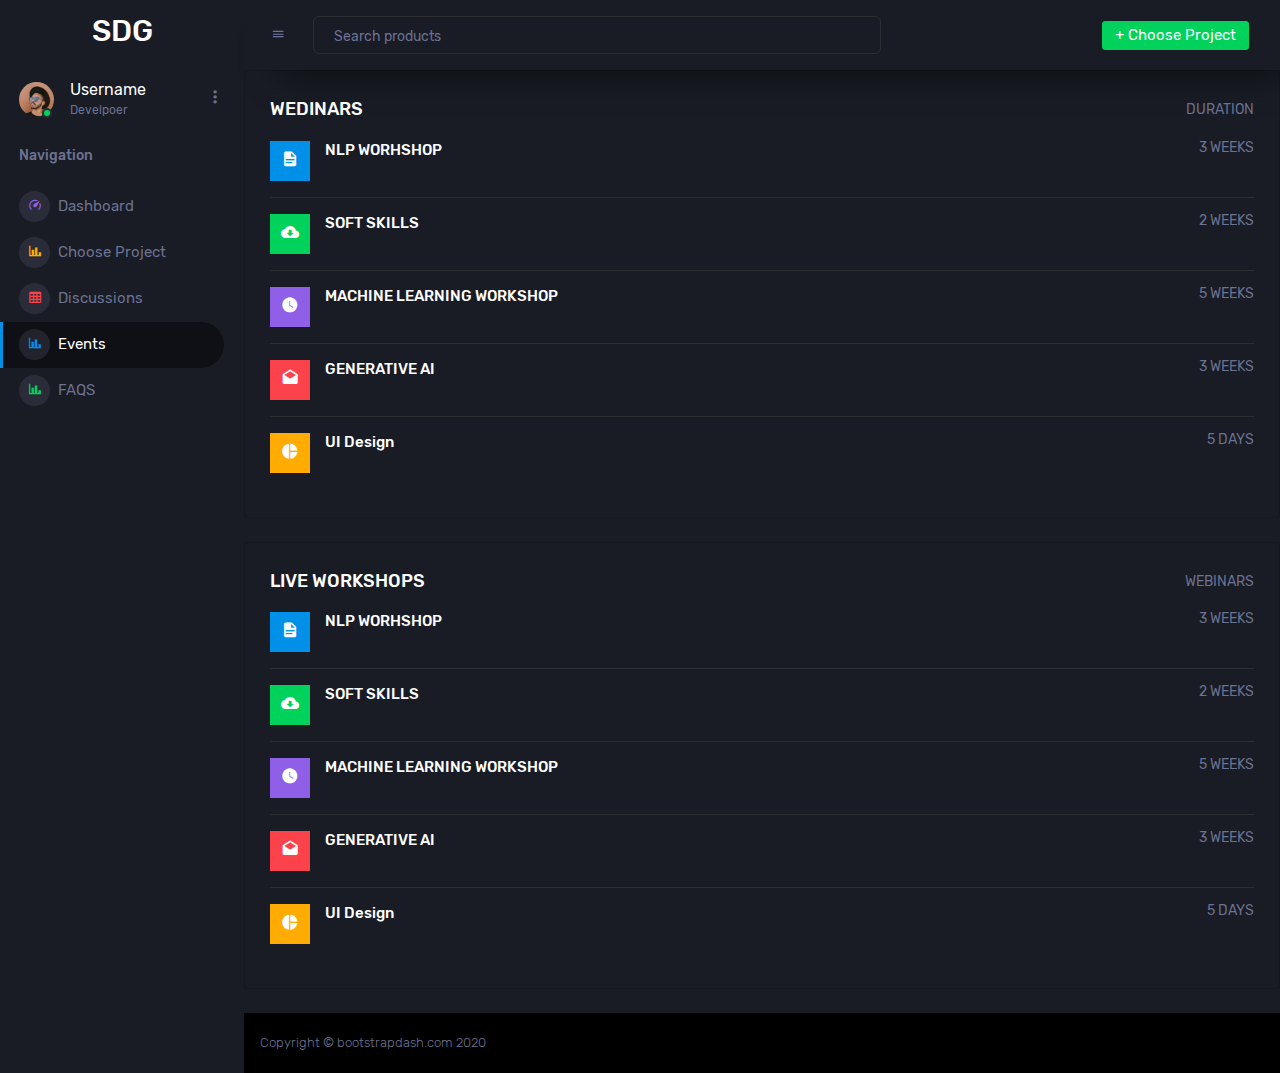
==== Reference/template/events.html @ 3102fe61 "adding alla files" ====
<!DOCTYPE html>
<html lang="en">

<head>
  <meta charset="utf-8">
  <meta name="viewport" content="width=device-width, initial-scale=1, shrink-to-fit=no">
  <link rel="stylesheet" href="assets/vendors/mdi/css/materialdesignicons.min.css">
  <link rel="stylesheet" href="assets/vendors/css/vendor.bundle.base.css">
  <link rel="stylesheet" href="assets/vendors/jvectormap/jquery-jvectormap.css">
  <link rel="stylesheet" href="assets/vendors/flag-icon-css/css/flag-icon.min.css">
  <link rel="stylesheet" href="assets/vendors/owl-carousel-2/owl.carousel.min.css">
  <link rel="stylesheet" href="assets/vendors/owl-carousel-2/owl.theme.default.min.css">
  <link rel="stylesheet" href="assets/css/style.css">
  <link rel="shortcut icon" href="assets/images/favicon.png"/>
</head>

<body>
  <div class="container-scroller">
    <nav class="sidebar sidebar-offcanvas" id="sidebar">
      <div class="sidebar-brand-wrapper d-none d-lg-flex align-items-center justify-content-center fixed-top">
        <h2>SDG</h2>
      </div>
      <ul class="nav">
        <li class="nav-item profile">
          <div class="profile-desc">
            <div class="profile-pic">
              <div class="count-indicator">
                <img class="img-xs rounded-circle " src="assets/images/faces/face15.jpg" alt="">
                <span class="count bg-success"></span>
              </div>
              <div class="profile-name">
                <h5 class="mb-0 font-weight-normal">Username</h5>
                <span>Develpoer</span>
              </div>
            </div>
            <a href="#" id="profile-dropdown" data-toggle="dropdown"><i class="mdi mdi-dots-vertical"></i></a>
            <div class="dropdown-menu dropdown-menu-right sidebar-dropdown preview-list"
              aria-labelledby="profile-dropdown">
              <a href="#" class="dropdown-item preview-item">
                <div class="preview-thumbnail">
                  <div class="preview-icon bg-dark rounded-circle">
                    <i class="mdi mdi-settings text-primary"></i>
                  </div>
                </div>
                <div class="preview-item-content">
                  <p class="preview-subject ellipsis mb-1 text-small">Account settings</p>
                </div>
              </a>
              <div class="dropdown-divider"></div>
              <a href="#" class="dropdown-item preview-item">
                <div class="preview-thumbnail">
                  <div class="preview-icon bg-dark rounded-circle">
                    <i class="mdi mdi-onepassword  text-info"></i>
                  </div>
                </div>
                <div class="preview-item-content">
                  <p class="preview-subject ellipsis mb-1 text-small">Change Password</p>
                </div>
              </a>
            </div>
        </li>
        <li class="nav-item nav-category">
          <span class="nav-link">Navigation</span>
        </li>
        <li class="nav-item menu-items">
          <a class="nav-link" href="index.html">
            <span class="menu-icon">
              <i class="mdi mdi-speedometer"></i>
            </span>
            <span class="menu-title">Dashboard</span>
          </a>
        </li>
        <li class="nav-item menu-items">
          <a class="nav-link" href="#">
            <span class="menu-icon">
              <i class="mdi mdi-chart-bar"></i>
            </span>
            <span class="menu-title">Choose Project</span>
          </a>
        </li>
        <li class="nav-item menu-items">
          <a class="nav-link" href="#">
            <span class="menu-icon">
              <i class="mdi mdi-table-large"></i>
            </span>
            <span class="menu-title">Discussions</span>
          </a>
        </li>
        <li class="nav-item menu-items">
          <a class="nav-link" href="events.html">
            <span class="menu-icon">
              <i class="mdi mdi-chart-bar"></i>
            </span>
            <span class="menu-title">Events</span>
          </a>
        </li>
        <li class="nav-item menu-items">
          <a class="nav-link" href="./faqs.html">
            <span class="menu-icon">
              <i class="mdi mdi-chart-bar"></i>
            </span>
            <span class="menu-title">FAQS</span>
          </a>
        </li>
      </ul>
    </nav>
    <div class="container-fluid page-body-wrapper">
      <nav class="navbar p-0 fixed-top d-flex flex-row">
        <div class="navbar-brand-wrapper d-flex d-lg-none align-items-center justify-content-center">
          <a class="navbar-brand brand-logo-mini" href="index.html"><img src="assets/images/logo-mini.svg"
              alt="logo" /></a>
        </div>
        <div class="navbar-menu-wrapper flex-grow d-flex align-items-stretch">
          <button class="navbar-toggler navbar-toggler align-self-center" type="button" data-toggle="minimize">
            <span class="mdi mdi-menu"></span>
          </button>
          <ul class="navbar-nav w-100">
            <li class="nav-item w-100">
              <form class="nav-link mt-2 mt-md-0 d-none d-lg-flex search">
                <input type="text" class="form-control" placeholder="Search products">
              </form>
            </li>
            <li class="nav-item dropdown d-none d-lg-block">
              <a class="nav-link btn btn-success create-new-button" id="createbuttonDropdown" data-toggle="dropdown"
                aria-expanded="false" href="#">+ Choose Project</a>
            </li>
          </ul>
        </div>
      </nav>
      <div class="main-panel">
        <div class="row">
          <div class="col-md-12 grid-margin stretch-card">
            <div class="card">
              <div class="card-body">
                <div class="d-flex flex-row justify-content-between">
                  <h4 class="card-title mb-1">WEDINARS</h4>
                  <p class="text-muted mb-1">DURATION</p>
                </div>
                <div class="row">
                  <div class="col-12">
                    <div class="preview-list">
                      <div class="preview-item border-bottom">
                        <div class="preview-thumbnail">
                          <div class="preview-icon bg-primary">
                            <i class="mdi mdi-file-document"></i>
                          </div>
                        </div>
                        <div class="preview-item-content d-sm-flex flex-grow">
                          <div class="flex-grow">
                            <h6 class="preview-subject">NLP WORHSHOP</h6>
                          </div>
                          <div class="mr-auto text-sm-right pt-2 pt-sm-0">
                            <p class="text-muted">3 WEEKS</p>
                          </div>
                        </div>
                      </div>
                      <div class="preview-item border-bottom">
                        <div class="preview-thumbnail">
                          <div class="preview-icon bg-success">
                            <i class="mdi mdi-cloud-download"></i>
                          </div>
                        </div>
                        <div class="preview-item-content d-sm-flex flex-grow">
                          <div class="flex-grow">
                            <h6 class="preview-subject">SOFT SKILLS</h6>
                          </div>
                          <div class="mr-auto text-sm-right pt-2 pt-sm-0">
                            <p class="text-muted">2 WEEKS</p>
                          </div>
                        </div>
                      </div>
                      <div class="preview-item border-bottom">
                        <div class="preview-thumbnail">
                          <div class="preview-icon bg-info">
                            <i class="mdi mdi-clock"></i>
                          </div>
                        </div>
                        <div class="preview-item-content d-sm-flex flex-grow">
                          <div class="flex-grow">
                            <h6 class="preview-subject">MACHINE LEARNING WORKSHOP</h6>
                          </div>
                          <div class="mr-auto text-sm-right pt-2 pt-sm-0">
                            <p class="text-muted">5 WEEKS</p>
                          </div>
                        </div>
                      </div>
                      <div class="preview-item border-bottom">
                        <div class="preview-thumbnail">
                          <div class="preview-icon bg-danger">
                            <i class="mdi mdi-email-open"></i>
                          </div>
                        </div>
                        <div class="preview-item-content d-sm-flex flex-grow">
                          <div class="flex-grow">
                            <h6 class="preview-subject">GENERATIVE AI</h6>
                          </div>
                          <div class="mr-auto text-sm-right pt-2 pt-sm-0">
                            <p class="text-muted">3 WEEKS</p>
                          </div>
                        </div>
                      </div>
                      <div class="preview-item">
                        <div class="preview-thumbnail">
                          <div class="preview-icon bg-warning">
                            <i class="mdi mdi-chart-pie"></i>
                          </div>
                        </div>
                        <div class="preview-item-content d-sm-flex flex-grow">
                          <div class="flex-grow">
                            <h6 class="preview-subject">UI Design</h6>
                          </div>
                          <div class="mr-auto text-sm-right pt-2 pt-sm-0">
                            <p class="text-muted">5 DAYS</p>
                          </div>
                        </div>
                      </div>
                    </div>
                  </div>
                </div>
              </div>
            </div>
          </div>
          <div class="col-md-12 grid-margin stretch-card">
            <div class="card">
              <div class="card-body">
                <div class="d-flex flex-row justify-content-between">
                  <h4 class="card-title mb-1">LIVE WORKSHOPS</h4>
                  <p class="text-muted mb-1">WEBINARS</p>
                </div>
                <div class="row">
                  <div class="col-12">
                    <div class="preview-list">
                      <div class="preview-item border-bottom">
                        <div class="preview-thumbnail">
                          <div class="preview-icon bg-primary">
                            <i class="mdi mdi-file-document"></i>
                          </div>
                        </div>
                        <div class="preview-item-content d-sm-flex flex-grow">
                          <div class="flex-grow">
                            <h6 class="preview-subject">NLP WORHSHOP</h6>
                          </div>
                          <div class="mr-auto text-sm-right pt-2 pt-sm-0">
                            <p class="text-muted">3 WEEKS</p>
                          </div>
                        </div>
                      </div>
                      <div class="preview-item border-bottom">
                        <div class="preview-thumbnail">
                          <div class="preview-icon bg-success">
                            <i class="mdi mdi-cloud-download"></i>
                          </div>
                        </div>
                        <div class="preview-item-content d-sm-flex flex-grow">
                          <div class="flex-grow">
                            <h6 class="preview-subject">SOFT SKILLS</h6>
                          </div>
                          <div class="mr-auto text-sm-right pt-2 pt-sm-0">
                            <p class="text-muted">2 WEEKS</p>
                          </div>
                        </div>
                      </div>
                      <div class="preview-item border-bottom">
                        <div class="preview-thumbnail">
                          <div class="preview-icon bg-info">
                            <i class="mdi mdi-clock"></i>
                          </div>
                        </div>
                        <div class="preview-item-content d-sm-flex flex-grow">
                          <div class="flex-grow">
                            <h6 class="preview-subject">MACHINE LEARNING WORKSHOP</h6>
                          </div>
                          <div class="mr-auto text-sm-right pt-2 pt-sm-0">
                            <p class="text-muted">5 WEEKS</p>
                          </div>
                        </div>
                      </div>
                      <div class="preview-item border-bottom">
                        <div class="preview-thumbnail">
                          <div class="preview-icon bg-danger">
                            <i class="mdi mdi-email-open"></i>
                          </div>
                        </div>
                        <div class="preview-item-content d-sm-flex flex-grow">
                          <div class="flex-grow">
                            <h6 class="preview-subject">GENERATIVE AI</h6>
                          </div>
                          <div class="mr-auto text-sm-right pt-2 pt-sm-0">
                            <p class="text-muted">3 WEEKS</p>
                          </div>
                        </div>
                      </div>
                      <div class="preview-item">
                        <div class="preview-thumbnail">
                          <div class="preview-icon bg-warning">
                            <i class="mdi mdi-chart-pie"></i>
                          </div>
                        </div>
                        <div class="preview-item-content d-sm-flex flex-grow">
                          <div class="flex-grow">
                            <h6 class="preview-subject">UI Design</h6>
                          </div>
                          <div class="mr-auto text-sm-right pt-2 pt-sm-0">
                            <p class="text-muted">5 DAYS</p>
                          </div>
                        </div>
                      </div>
                    </div>
                  </div>
                </div>
              </div>
            </div>
          </div>
        
        </div>
        <footer class="footer">
          <div class="d-sm-flex justify-content-center justify-content-sm-between">
            <span class="text-muted d-block text-center text-sm-left d-sm-inline-block">Copyright © bootstrapdash.com
              2020</span>
          </div>
        </footer>
      </div>
    </div>
  </div>
  <script src="assets/vendors/js/vendor.bundle.base.js"></script>
  <script src="assets/vendors/chart.js/Chart.min.js"></script>
  <script src="assets/vendors/progressbar.js/progressbar.min.js"></script>
  <script src="assets/vendors/jvectormap/jquery-jvectormap.min.js"></script>
  <script src="assets/vendors/jvectormap/jquery-jvectormap-world-mill-en.js"></script>
  <script src="assets/vendors/owl-carousel-2/owl.carousel.min.js"></script>
  <script src="assets/js/off-canvas.js"></script>
  <script src="assets/js/hoverable-collapse.js"></script>
  <script src="assets/js/misc.js"></script>
  <script src="assets/js/settings.js"></script>
  <script src="assets/js/todolist.js"></script>
  <script src="assets/js/dashboard.js"></script>
</body>

</html>
---- Reference/template/assets/vendors/css/vendor.bundle.base.css ----
/*
 * Container style
 */
.ps {
  overflow: hidden !important;
  overflow-anchor: none;
  -ms-overflow-style: none;
  touch-action: auto;
  -ms-touch-action: auto;
}

/*
 * Scrollbar rail styles
 */
.ps__rail-x {
  display: none;
  opacity: 0;
  transition: background-color .2s linear, opacity .2s linear;
  -webkit-transition: background-color .2s linear, opacity .2s linear;
  height: 15px;
  /* there must be 'bottom' or 'top' for ps__rail-x */
  bottom: 0px;
  /* please don't change 'position' */
  position: absolute;
}

.ps__rail-y {
  display: none;
  opacity: 0;
  transition: background-color .2s linear, opacity .2s linear;
  -webkit-transition: background-color .2s linear, opacity .2s linear;
  width: 15px;
  /* there must be 'right' or 'left' for ps__rail-y */
  right: 0;
  /* please don't change 'position' */
  position: absolute;
}

.ps--active-x > .ps__rail-x,
.ps--active-y > .ps__rail-y {
  display: block;
  background-color: transparent;
}

.ps:hover > .ps__rail-x,
.ps:hover > .ps__rail-y,
.ps--focus > .ps__rail-x,
.ps--focus > .ps__rail-y,
.ps--scrolling-x > .ps__rail-x,
.ps--scrolling-y > .ps__rail-y {
  opacity: 0.6;
}

.ps .ps__rail-x:hover,
.ps .ps__rail-y:hover,
.ps .ps__rail-x:focus,
.ps .ps__rail-y:focus,
.ps .ps__rail-x.ps--clicking,
.ps .ps__rail-y.ps--clicking {
  background-color: #eee;
  opacity: 0.9;
}

/*
 * Scrollbar thumb styles
 */
.ps__thumb-x {
  background-color: #aaa;
  border-radius: 6px;
  transition: background-color .2s linear, height .2s ease-in-out;
  -webkit-transition: background-color .2s linear, height .2s ease-in-out;
  height: 6px;
  /* there must be 'bottom' for ps__thumb-x */
  bottom: 2px;
  /* please don't change 'position' */
  position: absolute;
}

.ps__thumb-y {
  background-color: #aaa;
  border-radius: 6px;
  transition: background-color .2s linear, width .2s ease-in-out;
  -webkit-transition: background-color .2s linear, width .2s ease-in-out;
  width: 6px;
  /* there must be 'right' for ps__thumb-y */
  right: 2px;
  /* please don't change 'position' */
  position: absolute;
}

.ps__rail-x:hover > .ps__thumb-x,
.ps__rail-x:focus > .ps__thumb-x,
.ps__rail-x.ps--clicking .ps__thumb-x {
  background-color: #999;
  height: 11px;
}

.ps__rail-y:hover > .ps__thumb-y,
.ps__rail-y:focus > .ps__thumb-y,
.ps__rail-y.ps--clicking .ps__thumb-y {
  background-color: #999;
  width: 11px;
}

/* MS supports */
@supports (-ms-overflow-style: none) {
  .ps {
    overflow: auto !important;
  }
}

@media screen and (-ms-high-contrast: active), (-ms-high-contrast: none) {
  .ps {
    overflow: auto !important;
  }
}
---- Reference/template/assets/vendors/flag-icon-css/css/flag-icon.min.css ----
.flag-icon-background{background-size:contain;background-position:50%;background-repeat:no-repeat}.flag-icon{background-size:contain;background-position:50%;background-repeat:no-repeat;position:relative;display:inline-block;width:1.33333333em;line-height:1em}.flag-icon:before{content:'\00a0'}.flag-icon.flag-icon-squared{width:1em}.flag-icon-ad{background-image:url(../flags/4x3/ad.svg)}.flag-icon-ad.flag-icon-squared{background-image:url(../flags/1x1/ad.svg)}.flag-icon-ae{background-image:url(../flags/4x3/ae.svg)}.flag-icon-ae.flag-icon-squared{background-image:url(../flags/1x1/ae.svg)}.flag-icon-af{background-image:url(../flags/4x3/af.svg)}.flag-icon-af.flag-icon-squared{background-image:url(../flags/1x1/af.svg)}.flag-icon-ag{background-image:url(../flags/4x3/ag.svg)}.flag-icon-ag.flag-icon-squared{background-image:url(../flags/1x1/ag.svg)}.flag-icon-ai{background-image:url(../flags/4x3/ai.svg)}.flag-icon-ai.flag-icon-squared{background-image:url(../flags/1x1/ai.svg)}.flag-icon-al{background-image:url(../flags/4x3/al.svg)}.flag-icon-al.flag-icon-squared{background-image:url(../flags/1x1/al.svg)}.flag-icon-am{background-image:url(../flags/4x3/am.svg)}.flag-icon-am.flag-icon-squared{background-image:url(../flags/1x1/am.svg)}.flag-icon-ao{background-image:url(../flags/4x3/ao.svg)}.flag-icon-ao.flag-icon-squared{background-image:url(../flags/1x1/ao.svg)}.flag-icon-aq{background-image:url(../flags/4x3/aq.svg)}.flag-icon-aq.flag-icon-squared{background-image:url(../flags/1x1/aq.svg)}.flag-icon-ar{background-image:url(../flags/4x3/ar.svg)}.flag-icon-ar.flag-icon-squared{background-image:url(../flags/1x1/ar.svg)}.flag-icon-as{background-image:url(../flags/4x3/as.svg)}.flag-icon-as.flag-icon-squared{background-image:url(../flags/1x1/as.svg)}.flag-icon-at{background-image:url(../flags/4x3/at.svg)}.flag-icon-at.flag-icon-squared{background-image:url(../flags/1x1/at.svg)}.flag-icon-au{background-image:url(../flags/4x3/au.svg)}.flag-icon-au.flag-icon-squared{background-image:url(../flags/1x1/au.svg)}.flag-icon-aw{background-image:url(../flags/4x3/aw.svg)}.flag-icon-aw.flag-icon-squared{background-image:url(../flags/1x1/aw.svg)}.flag-icon-ax{background-image:url(../flags/4x3/ax.svg)}.flag-icon-ax.flag-icon-squared{background-image:url(../flags/1x1/ax.svg)}.flag-icon-az{background-image:url(../flags/4x3/az.svg)}.flag-icon-az.flag-icon-squared{background-image:url(../flags/1x1/az.svg)}.flag-icon-ba{background-image:url(../flags/4x3/ba.svg)}.flag-icon-ba.flag-icon-squared{background-image:url(../flags/1x1/ba.svg)}.flag-icon-bb{background-image:url(../flags/4x3/bb.svg)}.flag-icon-bb.flag-icon-squared{background-image:url(../flags/1x1/bb.svg)}.flag-icon-bd{background-image:url(../flags/4x3/bd.svg)}.flag-icon-bd.flag-icon-squared{background-image:url(../flags/1x1/bd.svg)}.flag-icon-be{background-image:url(../flags/4x3/be.svg)}.flag-icon-be.flag-icon-squared{background-image:url(../flags/1x1/be.svg)}.flag-icon-bf{background-image:url(../flags/4x3/bf.svg)}.flag-icon-bf.flag-icon-squared{background-image:url(../flags/1x1/bf.svg)}.flag-icon-bg{background-image:url(../flags/4x3/bg.svg)}.flag-icon-bg.flag-icon-squared{background-image:url(../flags/1x1/bg.svg)}.flag-icon-bh{background-image:url(../flags/4x3/bh.svg)}.flag-icon-bh.flag-icon-squared{background-image:url(../flags/1x1/bh.svg)}.flag-icon-bi{background-image:url(../flags/4x3/bi.svg)}.flag-icon-bi.flag-icon-squared{background-image:url(../flags/1x1/bi.svg)}.flag-icon-bj{background-image:url(../flags/4x3/bj.svg)}.flag-icon-bj.flag-icon-squared{background-image:url(../flags/1x1/bj.svg)}.flag-icon-bl{background-image:url(../flags/4x3/bl.svg)}.flag-icon-bl.flag-icon-squared{background-image:url(../flags/1x1/bl.svg)}.flag-icon-bm{background-image:url(../flags/4x3/bm.svg)}.flag-icon-bm.flag-icon-squared{background-image:url(../flags/1x1/bm.svg)}.flag-icon-bn{background-image:url(../flags/4x3/bn.svg)}.flag-icon-bn.flag-icon-squared{background-image:url(../flags/1x1/bn.svg)}.flag-icon-bo{background-image:url(../flags/4x3/bo.svg)}.flag-icon-bo.flag-icon-squared{background-image:url(../flags/1x1/bo.svg)}.flag-icon-bq{background-image:url(../flags/4x3/bq.svg)}.flag-icon-bq.flag-icon-squared{background-image:url(../flags/1x1/bq.svg)}.flag-icon-br{background-image:url(../flags/4x3/br.svg)}.flag-icon-br.flag-icon-squared{background-image:url(../flags/1x1/br.svg)}.flag-icon-bs{background-image:url(../flags/4x3/bs.svg)}.flag-icon-bs.flag-icon-squared{background-image:url(../flags/1x1/bs.svg)}.flag-icon-bt{background-image:url(../flags/4x3/bt.svg)}.flag-icon-bt.flag-icon-squared{background-image:url(../flags/1x1/bt.svg)}.flag-icon-bv{background-image:url(../flags/4x3/bv.svg)}.flag-icon-bv.flag-icon-squared{background-image:url(../flags/1x1/bv.svg)}.flag-icon-bw{background-image:url(../flags/4x3/bw.svg)}.flag-icon-bw.flag-icon-squared{background-image:url(../flags/1x1/bw.svg)}.flag-icon-by{background-image:url(../flags/4x3/by.svg)}.flag-icon-by.flag-icon-squared{background-image:url(../flags/1x1/by.svg)}.flag-icon-bz{background-image:url(../flags/4x3/bz.svg)}.flag-icon-bz.flag-icon-squared{background-image:url(../flags/1x1/bz.svg)}.flag-icon-ca{background-image:url(../flags/4x3/ca.svg)}.flag-icon-ca.flag-icon-squared{background-image:url(../flags/1x1/ca.svg)}.flag-icon-cc{background-image:url(../flags/4x3/cc.svg)}.flag-icon-cc.flag-icon-squared{background-image:url(../flags/1x1/cc.svg)}.flag-icon-cd{background-image:url(../flags/4x3/cd.svg)}.flag-icon-cd.flag-icon-squared{background-image:url(../flags/1x1/cd.svg)}.flag-icon-cf{background-image:url(../flags/4x3/cf.svg)}.flag-icon-cf.flag-icon-squared{background-image:url(../flags/1x1/cf.svg)}.flag-icon-cg{background-image:url(../flags/4x3/cg.svg)}.flag-icon-cg.flag-icon-squared{background-image:url(../flags/1x1/cg.svg)}.flag-icon-ch{background-image:url(../flags/4x3/ch.svg)}.flag-icon-ch.flag-icon-squared{background-image:url(../flags/1x1/ch.svg)}.flag-icon-ci{background-image:url(../flags/4x3/ci.svg)}.flag-icon-ci.flag-icon-squared{background-image:url(../flags/1x1/ci.svg)}.flag-icon-ck{background-image:url(../flags/4x3/ck.svg)}.flag-icon-ck.flag-icon-squared{background-image:url(../flags/1x1/ck.svg)}.flag-icon-cl{background-image:url(../flags/4x3/cl.svg)}.flag-icon-cl.flag-icon-squared{background-image:url(../flags/1x1/cl.svg)}.flag-icon-cm{background-image:url(../flags/4x3/cm.svg)}.flag-icon-cm.flag-icon-squared{background-image:url(../flags/1x1/cm.svg)}.flag-icon-cn{background-image:url(../flags/4x3/cn.svg)}.flag-icon-cn.flag-icon-squared{background-image:url(../flags/1x1/cn.svg)}.flag-icon-co{background-image:url(../flags/4x3/co.svg)}.flag-icon-co.flag-icon-squared{background-image:url(../flags/1x1/co.svg)}.flag-icon-cr{background-image:url(../flags/4x3/cr.svg)}.flag-icon-cr.flag-icon-squared{background-image:url(../flags/1x1/cr.svg)}.flag-icon-cu{background-image:url(../flags/4x3/cu.svg)}.flag-icon-cu.flag-icon-squared{background-image:url(../flags/1x1/cu.svg)}.flag-icon-cv{background-image:url(../flags/4x3/cv.svg)}.flag-icon-cv.flag-icon-squared{background-image:url(../flags/1x1/cv.svg)}.flag-icon-cw{background-image:url(../flags/4x3/cw.svg)}.flag-icon-cw.flag-icon-squared{background-image:url(../flags/1x1/cw.svg)}.flag-icon-cx{background-image:url(../flags/4x3/cx.svg)}.flag-icon-cx.flag-icon-squared{background-image:url(../flags/1x1/cx.svg)}.flag-icon-cy{background-image:url(../flags/4x3/cy.svg)}.flag-icon-cy.flag-icon-squared{background-image:url(../flags/1x1/cy.svg)}.flag-icon-cz{background-image:url(../flags/4x3/cz.svg)}.flag-icon-cz.flag-icon-squared{background-image:url(../flags/1x1/cz.svg)}.flag-icon-de{background-image:url(../flags/4x3/de.svg)}.flag-icon-de.flag-icon-squared{background-image:url(../flags/1x1/de.svg)}.flag-icon-dj{background-image:url(../flags/4x3/dj.svg)}.flag-icon-dj.flag-icon-squared{background-image:url(../flags/1x1/dj.svg)}.flag-icon-dk{background-image:url(../flags/4x3/dk.svg)}.flag-icon-dk.flag-icon-squared{background-image:url(../flags/1x1/dk.svg)}.flag-icon-dm{background-image:url(../flags/4x3/dm.svg)}.flag-icon-dm.flag-icon-squared{background-image:url(../flags/1x1/dm.svg)}.flag-icon-do{background-image:url(../flags/4x3/do.svg)}.flag-icon-do.flag-icon-squared{background-image:url(../flags/1x1/do.svg)}.flag-icon-dz{background-image:url(../flags/4x3/dz.svg)}.flag-icon-dz.flag-icon-squared{background-image:url(../flags/1x1/dz.svg)}.flag-icon-ec{background-image:url(../flags/4x3/ec.svg)}.flag-icon-ec.flag-icon-squared{background-image:url(../flags/1x1/ec.svg)}.flag-icon-ee{background-image:url(../flags/4x3/ee.svg)}.flag-icon-ee.flag-icon-squared{background-image:url(../flags/1x1/ee.svg)}.flag-icon-eg{background-image:url(../flags/4x3/eg.svg)}.flag-icon-eg.flag-icon-squared{background-image:url(../flags/1x1/eg.svg)}.flag-icon-eh{background-image:url(../flags/4x3/eh.svg)}.flag-icon-eh.flag-icon-squared{background-image:url(../flags/1x1/eh.svg)}.flag-icon-er{background-image:url(../flags/4x3/er.svg)}.flag-icon-er.flag-icon-squared{background-image:url(../flags/1x1/er.svg)}.flag-icon-es{background-image:url(../flags/4x3/es.svg)}.flag-icon-es.flag-icon-squared{background-image:url(../flags/1x1/es.svg)}.flag-icon-et{background-image:url(../flags/4x3/et.svg)}.flag-icon-et.flag-icon-squared{background-image:url(../flags/1x1/et.svg)}.flag-icon-fi{background-image:url(../flags/4x3/fi.svg)}.flag-icon-fi.flag-icon-squared{background-image:url(../flags/1x1/fi.svg)}.flag-icon-fj{background-image:url(../flags/4x3/fj.svg)}.flag-icon-fj.flag-icon-squared{background-image:url(../flags/1x1/fj.svg)}.flag-icon-fk{background-image:url(../flags/4x3/fk.svg)}.flag-icon-fk.flag-icon-squared{background-image:url(../flags/1x1/fk.svg)}.flag-icon-fm{background-image:url(../flags/4x3/fm.svg)}.flag-icon-fm.flag-icon-squared{background-image:url(../flags/1x1/fm.svg)}.flag-icon-fo{background-image:url(../flags/4x3/fo.svg)}.flag-icon-fo.flag-icon-squared{background-image:url(../flags/1x1/fo.svg)}.flag-icon-fr{background-image:url(../flags/4x3/fr.svg)}.flag-icon-fr.flag-icon-squared{background-image:url(../flags/1x1/fr.svg)}.flag-icon-ga{background-image:url(../flags/4x3/ga.svg)}.flag-icon-ga.flag-icon-squared{background-image:url(../flags/1x1/ga.svg)}.flag-icon-gb{background-image:url(../flags/4x3/gb.svg)}.flag-icon-gb.flag-icon-squared{background-image:url(../flags/1x1/gb.svg)}.flag-icon-gd{background-image:url(../flags/4x3/gd.svg)}.flag-icon-gd.flag-icon-squared{background-image:url(../flags/1x1/gd.svg)}.flag-icon-ge{background-image:url(../flags/4x3/ge.svg)}.flag-icon-ge.flag-icon-squared{background-image:url(../flags/1x1/ge.svg)}.flag-icon-gf{background-image:url(../flags/4x3/gf.svg)}.flag-icon-gf.flag-icon-squared{background-image:url(../flags/1x1/gf.svg)}.flag-icon-gg{background-image:url(../flags/4x3/gg.svg)}.flag-icon-gg.flag-icon-squared{background-image:url(../flags/1x1/gg.svg)}.flag-icon-gh{background-image:url(../flags/4x3/gh.svg)}.flag-icon-gh.flag-icon-squared{background-image:url(../flags/1x1/gh.svg)}.flag-icon-gi{background-image:url(../flags/4x3/gi.svg)}.flag-icon-gi.flag-icon-squared{background-image:url(../flags/1x1/gi.svg)}.flag-icon-gl{background-image:url(../flags/4x3/gl.svg)}.flag-icon-gl.flag-icon-squared{background-image:url(../flags/1x1/gl.svg)}.flag-icon-gm{background-image:url(../flags/4x3/gm.svg)}.flag-icon-gm.flag-icon-squared{background-image:url(../flags/1x1/gm.svg)}.flag-icon-gn{background-image:url(../flags/4x3/gn.svg)}.flag-icon-gn.flag-icon-squared{background-image:url(../flags/1x1/gn.svg)}.flag-icon-gp{background-image:url(../flags/4x3/gp.svg)}.flag-icon-gp.flag-icon-squared{background-image:url(../flags/1x1/gp.svg)}.flag-icon-gq{background-image:url(../flags/4x3/gq.svg)}.flag-icon-gq.flag-icon-squared{background-image:url(../flags/1x1/gq.svg)}.flag-icon-gr{background-image:url(../flags/4x3/gr.svg)}.flag-icon-gr.flag-icon-squared{background-image:url(../flags/1x1/gr.svg)}.flag-icon-gs{background-image:url(../flags/4x3/gs.svg)}.flag-icon-gs.flag-icon-squared{background-image:url(../flags/1x1/gs.svg)}.flag-icon-gt{background-image:url(../flags/4x3/gt.svg)}.flag-icon-gt.flag-icon-squared{background-image:url(../flags/1x1/gt.svg)}.flag-icon-gu{background-image:url(../flags/4x3/gu.svg)}.flag-icon-gu.flag-icon-squared{background-image:url(../flags/1x1/gu.svg)}.flag-icon-gw{background-image:url(../flags/4x3/gw.svg)}.flag-icon-gw.flag-icon-squared{background-image:url(../flags/1x1/gw.svg)}.flag-icon-gy{background-image:url(../flags/4x3/gy.svg)}.flag-icon-gy.flag-icon-squared{background-image:url(../flags/1x1/gy.svg)}.flag-icon-hk{background-image:url(../flags/4x3/hk.svg)}.flag-icon-hk.flag-icon-squared{background-image:url(../flags/1x1/hk.svg)}.flag-icon-hm{background-image:url(../flags/4x3/hm.svg)}.flag-icon-hm.flag-icon-squared{background-image:url(../flags/1x1/hm.svg)}.flag-icon-hn{background-image:url(../flags/4x3/hn.svg)}.flag-icon-hn.flag-icon-squared{background-image:url(../flags/1x1/hn.svg)}.flag-icon-hr{background-image:url(../flags/4x3/hr.svg)}.flag-icon-hr.flag-icon-squared{background-image:url(../flags/1x1/hr.svg)}.flag-icon-ht{background-image:url(../flags/4x3/ht.svg)}.flag-icon-ht.flag-icon-squared{background-image:url(../flags/1x1/ht.svg)}.flag-icon-hu{background-image:url(../flags/4x3/hu.svg)}.flag-icon-hu.flag-icon-squared{background-image:url(../flags/1x1/hu.svg)}.flag-icon-id{background-image:url(../flags/4x3/id.svg)}.flag-icon-id.flag-icon-squared{background-image:url(../flags/1x1/id.svg)}.flag-icon-ie{background-image:url(../flags/4x3/ie.svg)}.flag-icon-ie.flag-icon-squared{background-image:url(../flags/1x1/ie.svg)}.flag-icon-il{background-image:url(../flags/4x3/il.svg)}.flag-icon-il.flag-icon-squared{background-image:url(../flags/1x1/il.svg)}.flag-icon-im{background-image:url(../flags/4x3/im.svg)}.flag-icon-im.flag-icon-squared{background-image:url(../flags/1x1/im.svg)}.flag-icon-in{background-image:url(../flags/4x3/in.svg)}.flag-icon-in.flag-icon-squared{background-image:url(../flags/1x1/in.svg)}.flag-icon-io{background-image:url(../flags/4x3/io.svg)}.flag-icon-io.flag-icon-squared{background-image:url(../flags/1x1/io.svg)}.flag-icon-iq{background-image:url(../flags/4x3/iq.svg)}.flag-icon-iq.flag-icon-squared{background-image:url(../flags/1x1/iq.svg)}.flag-icon-ir{background-image:url(../flags/4x3/ir.svg)}.flag-icon-ir.flag-icon-squared{background-image:url(../flags/1x1/ir.svg)}.flag-icon-is{background-image:url(../flags/4x3/is.svg)}.flag-icon-is.flag-icon-squared{background-image:url(../flags/1x1/is.svg)}.flag-icon-it{background-image:url(../flags/4x3/it.svg)}.flag-icon-it.flag-icon-squared{background-image:url(../flags/1x1/it.svg)}.flag-icon-je{background-image:url(../flags/4x3/je.svg)}.flag-icon-je.flag-icon-squared{background-image:url(../flags/1x1/je.svg)}.flag-icon-jm{background-image:url(../flags/4x3/jm.svg)}.flag-icon-jm.flag-icon-squared{background-image:url(../flags/1x1/jm.svg)}.flag-icon-jo{background-image:url(../flags/4x3/jo.svg)}.flag-icon-jo.flag-icon-squared{background-image:url(../flags/1x1/jo.svg)}.flag-icon-jp{background-image:url(../flags/4x3/jp.svg)}.flag-icon-jp.flag-icon-squared{background-image:url(../flags/1x1/jp.svg)}.flag-icon-ke{background-image:url(../flags/4x3/ke.svg)}.flag-icon-ke.flag-icon-squared{background-image:url(../flags/1x1/ke.svg)}.flag-icon-kg{background-image:url(../flags/4x3/kg.svg)}.flag-icon-kg.flag-icon-squared{background-image:url(../flags/1x1/kg.svg)}.flag-icon-kh{background-image:url(../flags/4x3/kh.svg)}.flag-icon-kh.flag-icon-squared{background-image:url(../flags/1x1/kh.svg)}.flag-icon-ki{background-image:url(../flags/4x3/ki.svg)}.flag-icon-ki.flag-icon-squared{background-image:url(../flags/1x1/ki.svg)}.flag-icon-km{background-image:url(../flags/4x3/km.svg)}.flag-icon-km.flag-icon-squared{background-image:url(../flags/1x1/km.svg)}.flag-icon-kn{background-image:url(../flags/4x3/kn.svg)}.flag-icon-kn.flag-icon-squared{background-image:url(../flags/1x1/kn.svg)}.flag-icon-kp{background-image:url(../flags/4x3/kp.svg)}.flag-icon-kp.flag-icon-squared{background-image:url(../flags/1x1/kp.svg)}.flag-icon-kr{background-image:url(../flags/4x3/kr.svg)}.flag-icon-kr.flag-icon-squared{background-image:url(../flags/1x1/kr.svg)}.flag-icon-kw{background-image:url(../flags/4x3/kw.svg)}.flag-icon-kw.flag-icon-squared{background-image:url(../flags/1x1/kw.svg)}.flag-icon-ky{background-image:url(../flags/4x3/ky.svg)}.flag-icon-ky.flag-icon-squared{background-image:url(../flags/1x1/ky.svg)}.flag-icon-kz{background-image:url(../flags/4x3/kz.svg)}.flag-icon-kz.flag-icon-squared{background-image:url(../flags/1x1/kz.svg)}.flag-icon-la{background-image:url(../flags/4x3/la.svg)}.flag-icon-la.flag-icon-squared{background-image:url(../flags/1x1/la.svg)}.flag-icon-lb{background-image:url(../flags/4x3/lb.svg)}.flag-icon-lb.flag-icon-squared{background-image:url(../flags/1x1/lb.svg)}.flag-icon-lc{background-image:url(../flags/4x3/lc.svg)}.flag-icon-lc.flag-icon-squared{background-image:url(../flags/1x1/lc.svg)}.flag-icon-li{background-image:url(../flags/4x3/li.svg)}.flag-icon-li.flag-icon-squared{background-image:url(../flags/1x1/li.svg)}.flag-icon-lk{background-image:url(../flags/4x3/lk.svg)}.flag-icon-lk.flag-icon-squared{background-image:url(../flags/1x1/lk.svg)}.flag-icon-lr{background-image:url(../flags/4x3/lr.svg)}.flag-icon-lr.flag-icon-squared{background-image:url(../flags/1x1/lr.svg)}.flag-icon-ls{background-image:url(../flags/4x3/ls.svg)}.flag-icon-ls.flag-icon-squared{background-image:url(../flags/1x1/ls.svg)}.flag-icon-lt{background-image:url(../flags/4x3/lt.svg)}.flag-icon-lt.flag-icon-squared{background-image:url(../flags/1x1/lt.svg)}.flag-icon-lu{background-image:url(../flags/4x3/lu.svg)}.flag-icon-lu.flag-icon-squared{background-image:url(../flags/1x1/lu.svg)}.flag-icon-lv{background-image:url(../flags/4x3/lv.svg)}.flag-icon-lv.flag-icon-squared{background-image:url(../flags/1x1/lv.svg)}.flag-icon-ly{background-image:url(../flags/4x3/ly.svg)}.flag-icon-ly.flag-icon-squared{background-image:url(../flags/1x1/ly.svg)}.flag-icon-ma{background-image:url(../flags/4x3/ma.svg)}.flag-icon-ma.flag-icon-squared{background-image:url(../flags/1x1/ma.svg)}.flag-icon-mc{background-image:url(../flags/4x3/mc.svg)}.flag-icon-mc.flag-icon-squared{background-image:url(../flags/1x1/mc.svg)}.flag-icon-md{background-image:url(../flags/4x3/md.svg)}.flag-icon-md.flag-icon-squared{background-image:url(../flags/1x1/md.svg)}.flag-icon-me{background-image:url(../flags/4x3/me.svg)}.flag-icon-me.flag-icon-squared{background-image:url(../flags/1x1/me.svg)}.flag-icon-mf{background-image:url(../flags/4x3/mf.svg)}.flag-icon-mf.flag-icon-squared{background-image:url(../flags/1x1/mf.svg)}.flag-icon-mg{background-image:url(../flags/4x3/mg.svg)}.flag-icon-mg.flag-icon-squared{background-image:url(../flags/1x1/mg.svg)}.flag-icon-mh{background-image:url(../flags/4x3/mh.svg)}.flag-icon-mh.flag-icon-squared{background-image:url(../flags/1x1/mh.svg)}.flag-icon-mk{background-image:url(../flags/4x3/mk.svg)}.flag-icon-mk.flag-icon-squared{background-image:url(../flags/1x1/mk.svg)}.flag-icon-ml{background-image:url(../flags/4x3/ml.svg)}.flag-icon-ml.flag-icon-squared{background-image:url(../flags/1x1/ml.svg)}.flag-icon-mm{background-image:url(../flags/4x3/mm.svg)}.flag-icon-mm.flag-icon-squared{background-image:url(../flags/1x1/mm.svg)}.flag-icon-mn{background-image:url(../flags/4x3/mn.svg)}.flag-icon-mn.flag-icon-squared{background-image:url(../flags/1x1/mn.svg)}.flag-icon-mo{background-image:url(../flags/4x3/mo.svg)}.flag-icon-mo.flag-icon-squared{background-image:url(../flags/1x1/mo.svg)}.flag-icon-mp{background-image:url(../flags/4x3/mp.svg)}.flag-icon-mp.flag-icon-squared{background-image:url(../flags/1x1/mp.svg)}.flag-icon-mq{background-image:url(../flags/4x3/mq.svg)}.flag-icon-mq.flag-icon-squared{background-image:url(../flags/1x1/mq.svg)}.flag-icon-mr{background-image:url(../flags/4x3/mr.svg)}.flag-icon-mr.flag-icon-squared{background-image:url(../flags/1x1/mr.svg)}.flag-icon-ms{background-image:url(../flags/4x3/ms.svg)}.flag-icon-ms.flag-icon-squared{background-image:url(../flags/1x1/ms.svg)}.flag-icon-mt{background-image:url(../flags/4x3/mt.svg)}.flag-icon-mt.flag-icon-squared{background-image:url(../flags/1x1/mt.svg)}.flag-icon-mu{background-image:url(../flags/4x3/mu.svg)}.flag-icon-mu.flag-icon-squared{background-image:url(../flags/1x1/mu.svg)}.flag-icon-mv{background-image:url(../flags/4x3/mv.svg)}.flag-icon-mv.flag-icon-squared{background-image:url(../flags/1x1/mv.svg)}.flag-icon-mw{background-image:url(../flags/4x3/mw.svg)}.flag-icon-mw.flag-icon-squared{background-image:url(../flags/1x1/mw.svg)}.flag-icon-mx{background-image:url(../flags/4x3/mx.svg)}.flag-icon-mx.flag-icon-squared{background-image:url(../flags/1x1/mx.svg)}.flag-icon-my{background-image:url(../flags/4x3/my.svg)}.flag-icon-my.flag-icon-squared{background-image:url(../flags/1x1/my.svg)}.flag-icon-mz{background-image:url(../flags/4x3/mz.svg)}.flag-icon-mz.flag-icon-squared{background-image:url(../flags/1x1/mz.svg)}.flag-icon-na{background-image:url(../flags/4x3/na.svg)}.flag-icon-na.flag-icon-squared{background-image:url(../flags/1x1/na.svg)}.flag-icon-nc{background-image:url(../flags/4x3/nc.svg)}.flag-icon-nc.flag-icon-squared{background-image:url(../flags/1x1/nc.svg)}.flag-icon-ne{background-image:url(../flags/4x3/ne.svg)}.flag-icon-ne.flag-icon-squared{background-image:url(../flags/1x1/ne.svg)}.flag-icon-nf{background-image:url(../flags/4x3/nf.svg)}.flag-icon-nf.flag-icon-squared{background-image:url(../flags/1x1/nf.svg)}.flag-icon-ng{background-image:url(../flags/4x3/ng.svg)}.flag-icon-ng.flag-icon-squared{background-image:url(../flags/1x1/ng.svg)}.flag-icon-ni{background-image:url(../flags/4x3/ni.svg)}.flag-icon-ni.flag-icon-squared{background-image:url(../flags/1x1/ni.svg)}.flag-icon-nl{background-image:url(../flags/4x3/nl.svg)}.flag-icon-nl.flag-icon-squared{background-image:url(../flags/1x1/nl.svg)}.flag-icon-no{background-image:url(../flags/4x3/no.svg)}.flag-icon-no.flag-icon-squared{background-image:url(../flags/1x1/no.svg)}.flag-icon-np{background-image:url(../flags/4x3/np.svg)}.flag-icon-np.flag-icon-squared{background-image:url(../flags/1x1/np.svg)}.flag-icon-nr{background-image:url(../flags/4x3/nr.svg)}.flag-icon-nr.flag-icon-squared{background-image:url(../flags/1x1/nr.svg)}.flag-icon-nu{background-image:url(../flags/4x3/nu.svg)}.flag-icon-nu.flag-icon-squared{background-image:url(../flags/1x1/nu.svg)}.flag-icon-nz{background-image:url(../flags/4x3/nz.svg)}.flag-icon-nz.flag-icon-squared{background-image:url(../flags/1x1/nz.svg)}.flag-icon-om{background-image:url(../flags/4x3/om.svg)}.flag-icon-om.flag-icon-squared{background-image:url(../flags/1x1/om.svg)}.flag-icon-pa{background-image:url(../flags/4x3/pa.svg)}.flag-icon-pa.flag-icon-squared{background-image:url(../flags/1x1/pa.svg)}.flag-icon-pe{background-image:url(../flags/4x3/pe.svg)}.flag-icon-pe.flag-icon-squared{background-image:url(../flags/1x1/pe.svg)}.flag-icon-pf{background-image:url(../flags/4x3/pf.svg)}.flag-icon-pf.flag-icon-squared{background-image:url(../flags/1x1/pf.svg)}.flag-icon-pg{background-image:url(../flags/4x3/pg.svg)}.flag-icon-pg.flag-icon-squared{background-image:url(../flags/1x1/pg.svg)}.flag-icon-ph{background-image:url(../flags/4x3/ph.svg)}.flag-icon-ph.flag-icon-squared{background-image:url(../flags/1x1/ph.svg)}.flag-icon-pk{background-image:url(../flags/4x3/pk.svg)}.flag-icon-pk.flag-icon-squared{background-image:url(../flags/1x1/pk.svg)}.flag-icon-pl{background-image:url(../flags/4x3/pl.svg)}.flag-icon-pl.flag-icon-squared{background-image:url(../flags/1x1/pl.svg)}.flag-icon-pm{background-image:url(../flags/4x3/pm.svg)}.flag-icon-pm.flag-icon-squared{background-image:url(../flags/1x1/pm.svg)}.flag-icon-pn{background-image:url(../flags/4x3/pn.svg)}.flag-icon-pn.flag-icon-squared{background-image:url(../flags/1x1/pn.svg)}.flag-icon-pr{background-image:url(../flags/4x3/pr.svg)}.flag-icon-pr.flag-icon-squared{background-image:url(../flags/1x1/pr.svg)}.flag-icon-ps{background-image:url(../flags/4x3/ps.svg)}.flag-icon-ps.flag-icon-squared{background-image:url(../flags/1x1/ps.svg)}.flag-icon-pt{background-image:url(../flags/4x3/pt.svg)}.flag-icon-pt.flag-icon-squared{background-image:url(../flags/1x1/pt.svg)}.flag-icon-pw{background-image:url(../flags/4x3/pw.svg)}.flag-icon-pw.flag-icon-squared{background-image:url(../flags/1x1/pw.svg)}.flag-icon-py{background-image:url(../flags/4x3/py.svg)}.flag-icon-py.flag-icon-squared{background-image:url(../flags/1x1/py.svg)}.flag-icon-qa{background-image:url(../flags/4x3/qa.svg)}.flag-icon-qa.flag-icon-squared{background-image:url(../flags/1x1/qa.svg)}.flag-icon-re{background-image:url(../flags/4x3/re.svg)}.flag-icon-re.flag-icon-squared{background-image:url(../flags/1x1/re.svg)}.flag-icon-ro{background-image:url(../flags/4x3/ro.svg)}.flag-icon-ro.flag-icon-squared{background-image:url(../flags/1x1/ro.svg)}.flag-icon-rs{background-image:url(../flags/4x3/rs.svg)}.flag-icon-rs.flag-icon-squared{background-image:url(../flags/1x1/rs.svg)}.flag-icon-ru{background-image:url(../flags/4x3/ru.svg)}.flag-icon-ru.flag-icon-squared{background-image:url(../flags/1x1/ru.svg)}.flag-icon-rw{background-image:url(../flags/4x3/rw.svg)}.flag-icon-rw.flag-icon-squared{background-image:url(../flags/1x1/rw.svg)}.flag-icon-sa{background-image:url(../flags/4x3/sa.svg)}.flag-icon-sa.flag-icon-squared{background-image:url(../flags/1x1/sa.svg)}.flag-icon-sb{background-image:url(../flags/4x3/sb.svg)}.flag-icon-sb.flag-icon-squared{background-image:url(../flags/1x1/sb.svg)}.flag-icon-sc{background-image:url(../flags/4x3/sc.svg)}.flag-icon-sc.flag-icon-squared{background-image:url(../flags/1x1/sc.svg)}.flag-icon-sd{background-image:url(../flags/4x3/sd.svg)}.flag-icon-sd.flag-icon-squared{background-image:url(../flags/1x1/sd.svg)}.flag-icon-se{background-image:url(../flags/4x3/se.svg)}.flag-icon-se.flag-icon-squared{background-image:url(../flags/1x1/se.svg)}.flag-icon-sg{background-image:url(../flags/4x3/sg.svg)}.flag-icon-sg.flag-icon-squared{background-image:url(../flags/1x1/sg.svg)}.flag-icon-sh{background-image:url(../flags/4x3/sh.svg)}.flag-icon-sh.flag-icon-squared{background-image:url(../flags/1x1/sh.svg)}.flag-icon-si{background-image:url(../flags/4x3/si.svg)}.flag-icon-si.flag-icon-squared{background-image:url(../flags/1x1/si.svg)}.flag-icon-sj{background-image:url(../flags/4x3/sj.svg)}.flag-icon-sj.flag-icon-squared{background-image:url(../flags/1x1/sj.svg)}.flag-icon-sk{background-image:url(../flags/4x3/sk.svg)}.flag-icon-sk.flag-icon-squared{background-image:url(../flags/1x1/sk.svg)}.flag-icon-sl{background-image:url(../flags/4x3/sl.svg)}.flag-icon-sl.flag-icon-squared{background-image:url(../flags/1x1/sl.svg)}.flag-icon-sm{background-image:url(../flags/4x3/sm.svg)}.flag-icon-sm.flag-icon-squared{background-image:url(../flags/1x1/sm.svg)}.flag-icon-sn{background-image:url(../flags/4x3/sn.svg)}.flag-icon-sn.flag-icon-squared{background-image:url(../flags/1x1/sn.svg)}.flag-icon-so{background-image:url(../flags/4x3/so.svg)}.flag-icon-so.flag-icon-squared{background-image:url(../flags/1x1/so.svg)}.flag-icon-sr{background-image:url(../flags/4x3/sr.svg)}.flag-icon-sr.flag-icon-squared{background-image:url(../flags/1x1/sr.svg)}.flag-icon-ss{background-image:url(../flags/4x3/ss.svg)}.flag-icon-ss.flag-icon-squared{background-image:url(../flags/1x1/ss.svg)}.flag-icon-st{background-image:url(../flags/4x3/st.svg)}.flag-icon-st.flag-icon-squared{background-image:url(../flags/1x1/st.svg)}.flag-icon-sv{background-image:url(../flags/4x3/sv.svg)}.flag-icon-sv.flag-icon-squared{background-image:url(../flags/1x1/sv.svg)}.flag-icon-sx{background-image:url(../flags/4x3/sx.svg)}.flag-icon-sx.flag-icon-squared{background-image:url(../flags/1x1/sx.svg)}.flag-icon-sy{background-image:url(../flags/4x3/sy.svg)}.flag-icon-sy.flag-icon-squared{background-image:url(../flags/1x1/sy.svg)}.flag-icon-sz{background-image:url(../flags/4x3/sz.svg)}.flag-icon-sz.flag-icon-squared{background-image:url(../flags/1x1/sz.svg)}.flag-icon-tc{background-image:url(../flags/4x3/tc.svg)}.flag-icon-tc.flag-icon-squared{background-image:url(../flags/1x1/tc.svg)}.flag-icon-td{background-image:url(../flags/4x3/td.svg)}.flag-icon-td.flag-icon-squared{background-image:url(../flags/1x1/td.svg)}.flag-icon-tf{background-image:url(../flags/4x3/tf.svg)}.flag-icon-tf.flag-icon-squared{background-image:url(../flags/1x1/tf.svg)}.flag-icon-tg{background-image:url(../flags/4x3/tg.svg)}.flag-icon-tg.flag-icon-squared{background-image:url(../flags/1x1/tg.svg)}.flag-icon-th{background-image:url(../flags/4x3/th.svg)}.flag-icon-th.flag-icon-squared{background-image:url(../flags/1x1/th.svg)}.flag-icon-tj{background-image:url(../flags/4x3/tj.svg)}.flag-icon-tj.flag-icon-squared{background-image:url(../flags/1x1/tj.svg)}.flag-icon-tk{background-image:url(../flags/4x3/tk.svg)}.flag-icon-tk.flag-icon-squared{background-image:url(../flags/1x1/tk.svg)}.flag-icon-tl{background-image:url(../flags/4x3/tl.svg)}.flag-icon-tl.flag-icon-squared{background-image:url(../flags/1x1/tl.svg)}.flag-icon-tm{background-image:url(../flags/4x3/tm.svg)}.flag-icon-tm.flag-icon-squared{background-image:url(../flags/1x1/tm.svg)}.flag-icon-tn{background-image:url(../flags/4x3/tn.svg)}.flag-icon-tn.flag-icon-squared{background-image:url(../flags/1x1/tn.svg)}.flag-icon-to{background-image:url(../flags/4x3/to.svg)}.flag-icon-to.flag-icon-squared{background-image:url(../flags/1x1/to.svg)}.flag-icon-tr{background-image:url(../flags/4x3/tr.svg)}.flag-icon-tr.flag-icon-squared{background-image:url(../flags/1x1/tr.svg)}.flag-icon-tt{background-image:url(../flags/4x3/tt.svg)}.flag-icon-tt.flag-icon-squared{background-image:url(../flags/1x1/tt.svg)}.flag-icon-tv{background-image:url(../flags/4x3/tv.svg)}.flag-icon-tv.flag-icon-squared{background-image:url(../flags/1x1/tv.svg)}.flag-icon-tw{background-image:url(../flags/4x3/tw.svg)}.flag-icon-tw.flag-icon-squared{background-image:url(../flags/1x1/tw.svg)}.flag-icon-tz{background-image:url(../flags/4x3/tz.svg)}.flag-icon-tz.flag-icon-squared{background-image:url(../flags/1x1/tz.svg)}.flag-icon-ua{background-image:url(../flags/4x3/ua.svg)}.flag-icon-ua.flag-icon-squared{background-image:url(../flags/1x1/ua.svg)}.flag-icon-ug{background-image:url(../flags/4x3/ug.svg)}.flag-icon-ug.flag-icon-squared{background-image:url(../flags/1x1/ug.svg)}.flag-icon-um{background-image:url(../flags/4x3/um.svg)}.flag-icon-um.flag-icon-squared{background-image:url(../flags/1x1/um.svg)}.flag-icon-us{background-image:url(../flags/4x3/us.svg)}.flag-icon-us.flag-icon-squared{background-image:url(../flags/1x1/us.svg)}.flag-icon-uy{background-image:url(../flags/4x3/uy.svg)}.flag-icon-uy.flag-icon-squared{background-image:url(../flags/1x1/uy.svg)}.flag-icon-uz{background-image:url(../flags/4x3/uz.svg)}.flag-icon-uz.flag-icon-squared{background-image:url(../flags/1x1/uz.svg)}.flag-icon-va{background-image:url(../flags/4x3/va.svg)}.flag-icon-va.flag-icon-squared{background-image:url(../flags/1x1/va.svg)}.flag-icon-vc{background-image:url(../flags/4x3/vc.svg)}.flag-icon-vc.flag-icon-squared{background-image:url(../flags/1x1/vc.svg)}.flag-icon-ve{background-image:url(../flags/4x3/ve.svg)}.flag-icon-ve.flag-icon-squared{background-image:url(../flags/1x1/ve.svg)}.flag-icon-vg{background-image:url(../flags/4x3/vg.svg)}.flag-icon-vg.flag-icon-squared{background-image:url(../flags/1x1/vg.svg)}.flag-icon-vi{background-image:url(../flags/4x3/vi.svg)}.flag-icon-vi.flag-icon-squared{background-image:url(../flags/1x1/vi.svg)}.flag-icon-vn{background-image:url(../flags/4x3/vn.svg)}.flag-icon-vn.flag-icon-squared{background-image:url(../flags/1x1/vn.svg)}.flag-icon-vu{background-image:url(../flags/4x3/vu.svg)}.flag-icon-vu.flag-icon-squared{background-image:url(../flags/1x1/vu.svg)}.flag-icon-wf{background-image:url(../flags/4x3/wf.svg)}.flag-icon-wf.flag-icon-squared{background-image:url(../flags/1x1/wf.svg)}.flag-icon-ws{background-image:url(../flags/4x3/ws.svg)}.flag-icon-ws.flag-icon-squared{background-image:url(../flags/1x1/ws.svg)}.flag-icon-ye{background-image:url(../flags/4x3/ye.svg)}.flag-icon-ye.flag-icon-squared{background-image:url(../flags/1x1/ye.svg)}.flag-icon-yt{background-image:url(../flags/4x3/yt.svg)}.flag-icon-yt.flag-icon-squared{background-image:url(../flags/1x1/yt.svg)}.flag-icon-za{background-image:url(../flags/4x3/za.svg)}.flag-icon-za.flag-icon-squared{background-image:url(../flags/1x1/za.svg)}.flag-icon-zm{background-image:url(../flags/4x3/zm.svg)}.flag-icon-zm.flag-icon-squared{background-image:url(../flags/1x1/zm.svg)}.flag-icon-zw{background-image:url(../flags/4x3/zw.svg)}.flag-icon-zw.flag-icon-squared{background-image:url(../flags/1x1/zw.svg)}.flag-icon-es-ca{background-image:url(../flags/4x3/es-ca.svg)}.flag-icon-es-ca.flag-icon-squared{background-image:url(../flags/1x1/es-ca.svg)}.flag-icon-eu{background-image:url(../flags/4x3/eu.svg)}.flag-icon-eu.flag-icon-squared{background-image:url(../flags/1x1/eu.svg)}.flag-icon-gb-eng{background-image:url(../flags/4x3/gb-eng.svg)}.flag-icon-gb-eng.flag-icon-squared{background-image:url(../flags/1x1/gb-eng.svg)}.flag-icon-gb-nir{background-image:url(../flags/4x3/gb-nir.svg)}.flag-icon-gb-nir.flag-icon-squared{background-image:url(../flags/1x1/gb-nir.svg)}.flag-icon-gb-sct{background-image:url(../flags/4x3/gb-sct.svg)}.flag-icon-gb-sct.flag-icon-squared{background-image:url(../flags/1x1/gb-sct.svg)}.flag-icon-gb-wls{background-image:url(../flags/4x3/gb-wls.svg)}.flag-icon-gb-wls.flag-icon-squared{background-image:url(../flags/1x1/gb-wls.svg)}.flag-icon-un{background-image:url(../flags/4x3/un.svg)}.flag-icon-un.flag-icon-squared{background-image:url(../flags/1x1/un.svg)}.flag-icon-xk{background-image:url(../flags/4x3/xk.svg)}.flag-icon-xk.flag-icon-squared{background-image:url(../flags/1x1/xk.svg)}
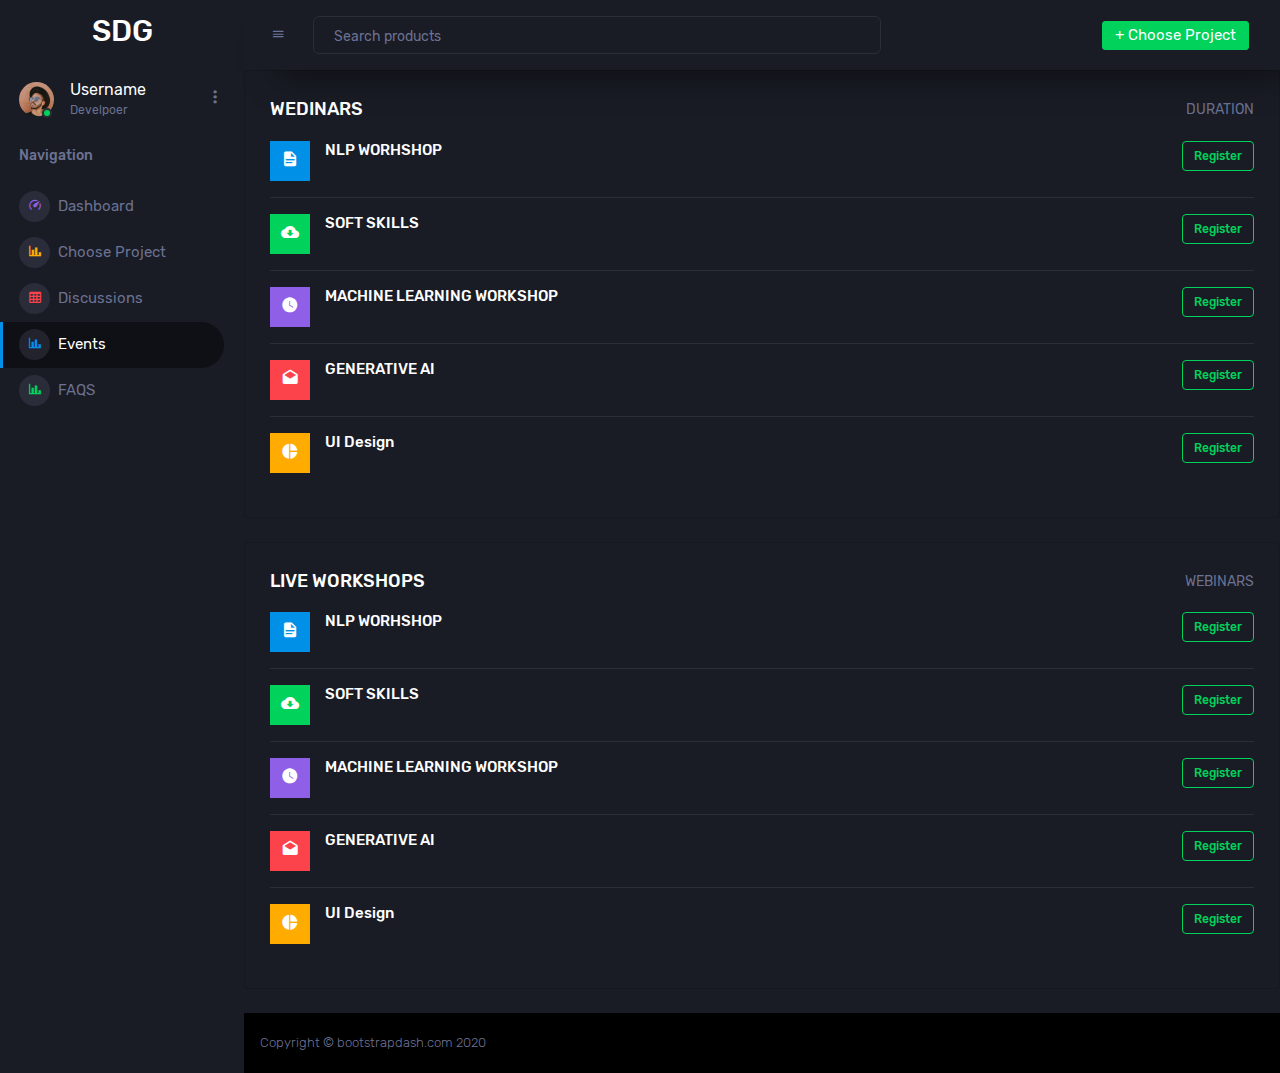
==== commit c1743430: "updating files" ====
--- a/Reference/template/events.html
+++ b/Reference/template/events.html
@@ -149,9 +149,7 @@
                           <div class="flex-grow">
                             <h6 class="preview-subject">NLP WORHSHOP</h6>
                           </div>
-                          <div class="mr-auto text-sm-right pt-2 pt-sm-0">
-                            <p class="text-muted">3 WEEKS</p>
-                          </div>
+                          <div class="badge badge-outline-success">Register</div>
                         </div>
                       </div>
                       <div class="preview-item border-bottom">
@@ -164,9 +162,7 @@
                           <div class="flex-grow">
                             <h6 class="preview-subject">SOFT SKILLS</h6>
                           </div>
-                          <div class="mr-auto text-sm-right pt-2 pt-sm-0">
-                            <p class="text-muted">2 WEEKS</p>
-                          </div>
+                          <div class="badge badge-outline-success">Register</div>
                         </div>
                       </div>
                       <div class="preview-item border-bottom">
@@ -179,9 +175,7 @@
                           <div class="flex-grow">
                             <h6 class="preview-subject">MACHINE LEARNING WORKSHOP</h6>
                           </div>
-                          <div class="mr-auto text-sm-right pt-2 pt-sm-0">
-                            <p class="text-muted">5 WEEKS</p>
-                          </div>
+                          <div class="badge badge-outline-success">Register</div>
                         </div>
                       </div>
                       <div class="preview-item border-bottom">
@@ -194,9 +188,7 @@
                           <div class="flex-grow">
                             <h6 class="preview-subject">GENERATIVE AI</h6>
                           </div>
-                          <div class="mr-auto text-sm-right pt-2 pt-sm-0">
-                            <p class="text-muted">3 WEEKS</p>
-                          </div>
+                          <div class="badge badge-outline-success">Register</div>
                         </div>
                       </div>
                       <div class="preview-item">
@@ -209,9 +201,7 @@
                           <div class="flex-grow">
                             <h6 class="preview-subject">UI Design</h6>
                           </div>
-                          <div class="mr-auto text-sm-right pt-2 pt-sm-0">
-                            <p class="text-muted">5 DAYS</p>
-                          </div>
+                          <div class="badge badge-outline-success">Register</div>
                         </div>
                       </div>
                     </div>
@@ -240,9 +230,7 @@
                           <div class="flex-grow">
                             <h6 class="preview-subject">NLP WORHSHOP</h6>
                           </div>
-                          <div class="mr-auto text-sm-right pt-2 pt-sm-0">
-                            <p class="text-muted">3 WEEKS</p>
-                          </div>
+                          <div class="badge badge-outline-success">Register</div>
                         </div>
                       </div>
                       <div class="preview-item border-bottom">
@@ -255,9 +243,7 @@
                           <div class="flex-grow">
                             <h6 class="preview-subject">SOFT SKILLS</h6>
                           </div>
-                          <div class="mr-auto text-sm-right pt-2 pt-sm-0">
-                            <p class="text-muted">2 WEEKS</p>
-                          </div>
+                          <div class="badge badge-outline-success">Register</div>
                         </div>
                       </div>
                       <div class="preview-item border-bottom">
@@ -270,9 +256,7 @@
                           <div class="flex-grow">
                             <h6 class="preview-subject">MACHINE LEARNING WORKSHOP</h6>
                           </div>
-                          <div class="mr-auto text-sm-right pt-2 pt-sm-0">
-                            <p class="text-muted">5 WEEKS</p>
-                          </div>
+                          <div class="badge badge-outline-success">Register</div>
                         </div>
                       </div>
                       <div class="preview-item border-bottom">
@@ -285,9 +269,7 @@
                           <div class="flex-grow">
                             <h6 class="preview-subject">GENERATIVE AI</h6>
                           </div>
-                          <div class="mr-auto text-sm-right pt-2 pt-sm-0">
-                            <p class="text-muted">3 WEEKS</p>
-                          </div>
+                          <div class="badge badge-outline-success">Register</div>
                         </div>
                       </div>
                       <div class="preview-item">
@@ -300,9 +282,7 @@
                           <div class="flex-grow">
                             <h6 class="preview-subject">UI Design</h6>
                           </div>
-                          <div class="mr-auto text-sm-right pt-2 pt-sm-0">
-                            <p class="text-muted">5 DAYS</p>
-                          </div>
+                          <div class="badge badge-outline-success">Register</div>
                         </div>
                       </div>
                     </div>
